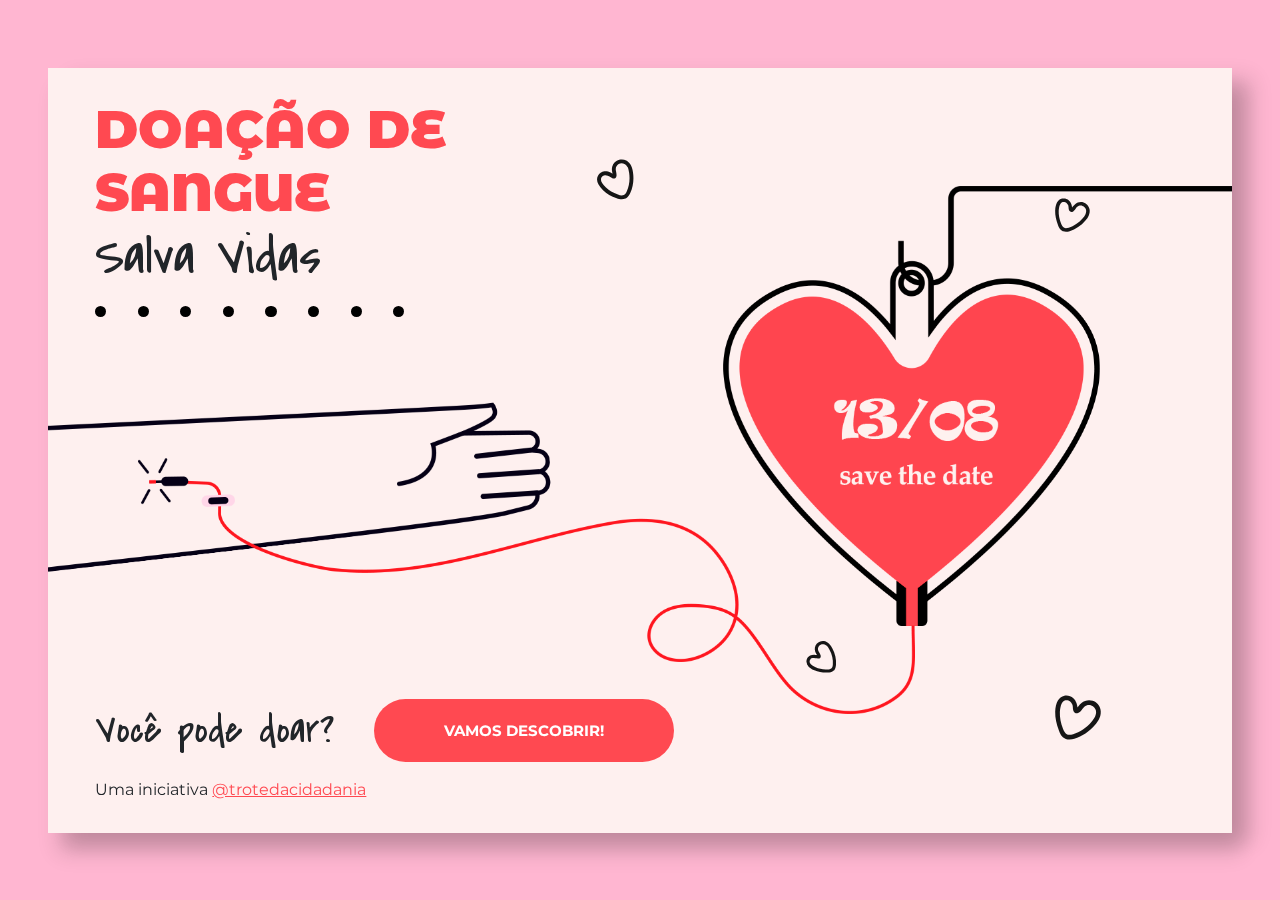
==== index.html @ 87399ff3 "Melhorando textos" ====
<!DOCTYPE html>
<html lang="pt-BR">

<head>
    <meta charset="UTF-8">
    <meta name="viewport" content="width=device-width, initial-scale=1.0, maximum-scale=1.0">
    <link rel="preconnect" href="https://fonts.googleapis.com">
    <link rel="preconnect" href="https://fonts.gstatic.com" crossorigin>
    <link
        href="https://fonts.googleapis.com/css2?family=Montserrat+Alternates:ital,wght@0,100;0,200;0,300;0,400;0,500;0,600;0,700;0,800;0,900;1,100;1,200;1,300;1,400;1,500;1,600;1,700;1,800;1,900&display=swap"
        rel="stylesheet">
    <link href="https://fonts.googleapis.com/css2?family=Covered+By+Your+Grace&display=swap" rel="stylesheet">
    <link href="https://fonts.googleapis.com/css2?family=Montserrat:ital,wght@0,100..900;1,100..900&display=swap"
        rel="stylesheet">
    <link rel="stylesheet" href="assets/css/bootstrap.min.css">
    <link rel="stylesheet" href="assets/css/select2.min.css">
    <link rel="stylesheet" href="main.css">
    <script src="assets/js/jquery.min.js"></script>
    <script src="assets/js/select2.min.js"></script>
    <script src="main.js"></script>
    <title>Você pode doar?</title>
</head>

<body>
    <main>
        <section id="step_0" class="step step-0 d-flex flex-column align-items-center justify-content-center">
            <div class="step-header w-100 ">
                <h1 class="ff-montserrat-alternates text-xl-start text-center d-block mb-0">DOAÇÃO DE<br>SANGUE</h1>
                <h2 class="ff-covered-grace text-xl-start text-center d-block mb-0">Salva Vidas</h2>
                <div
                    class="line-points d-flex justify-content-xl-start justify-content-center me-xl-auto ms-xl-0 mx-auto">
                    <span></span>
                    <span></span>
                    <span></span>
                    <span></span>
                    <span></span>
                    <span></span>
                    <span></span>
                    <span></span>
                </div>
            </div>
            <div class="step-body w-100">
                <img src="assets/img/save_the_date.png" class="img-fluid w-100 d-xl-block d-none">
                <img src="assets/img/hand_line.png" class="w-100 img-fluid d-xl-none d-block mt-4">
            </div>
            <div class="step-footer w-100 ">
                <div class="d-flex flex-xl-row flex-column align-items-center">
                    <h3 class="fs-1 text-nowrap ff-covered-grace me-xl-4 mb-xl-0 mb-3">Você pode doar?</h3>
                    <button type="button"
                        class="btn btn-red btn-step btn-next-step fw-bolder w-100 mx-w-300 ms-xl-3">Vamos
                        descobrir!</button>
                </div>
                <p class="fs-6 mx-auto text-xl-start text-center mb-0 mt-3">Uma iniciativa <a
                        href="https://www.instagram.com/trotedacidadania/">@trotedacidadania</a></p>
            </div>
            <svg xmlns="http://www.w3.org/2000/svg" class="heart heart-1 d-xl-block d-none" viewbox="0 0 90 90"
                xmlns:xlink="http://www.w3.org/1999/xlink">
                <path fill-rule="evenodd" fill="rgb(22, 22, 22)"
                    d="M20.862,85.128 C20.557,85.14 20.255,84.892 19.957,84.761 C12.914,81.658 9.365,74.606 7.58,68.813 C2.88,56.314 0.161,44.66 0.370,32.405 C1.190,14.444 7.130,4.22 18.20,1.433 C24.191,0.45 30.937,1.719 35.597,6.20 C38.254,8.465 40.237,11.612 41.657,15.636 C41.656,15.639 41.662,15.641 41.661,15.644 C42.674,18.527 43.269,21.500 43.689,24.211 C44.317,23.461 44.926,22.677 45.555,21.877 C47.174,19.794 48.852,17.639 51.45,15.746 C57.22,10.596 65.716,8.876 73.184,11.364 C80.728,13.853 86.572,20.445 88.267,28.149 C89.412,33.382 88.750,39.141 86.356,44.799 C84.36,50.293 80.402,54.870 77.877,57.837 C66.619,71.42 52.668,80.346 37.531,84.745 C33.187,86.1 26.833,87.361 20.862,85.128 ZM26.118,10.718 C24.205,10.2 22.71,9.829 20.106,10.302 C13.559,11.856 10.78,19.219 9.459,32.806 C8.979,43.162 11.17,54.136 15.505,65.421 C17.169,69.605 19.603,74.639 23.629,76.411 C26.294,77.585 29.930,77.458 35.23,75.988 C48.247,72.145 61.17,63.600 70.964,51.923 C74.361,47.942 76.590,44.551 77.986,41.257 C79.139,38.528 80.316,34.386 79.382,30.123 C78.385,25.557 74.832,21.524 70.302,20.17 C65.869,18.539 60.511,19.601 56.967,22.655 C55.458,23.954 54.129,25.663 52.720,27.472 C51.98,29.562 49.411,31.724 47.204,33.621 C46.618,34.122 45.274,35.267 43.305,35.560 C40.611,35.988 37.777,34.545 36.291,31.980 C35.334,30.313 35.120,28.655 34.960,27.444 C34.595,24.718 34.81,21.531 33.83,18.692 L33.83,18.692 C32.168,16.103 30.976,14.155 29.438,12.740 C28.484,11.860 27.344,11.176 26.118,10.718 ZM44.193,27.458 L44.249,27.479 L44.193,27.458 Z" />
            </svg>
            <svg xmlns="http://www.w3.org/2000/svg" class="heart heart-2 d-xl-block d-none" viewbox="0 0 110 110"
                xmlns:xlink="http://www.w3.org/1999/xlink">
                <path fill-rule="evenodd" fill="rgb(22, 22, 22)"
                    d="M73.380,100.90 C73.68,100.259 72.752,100.421 72.431,100.573 C64.851,104.152 56.516,102.37 50.102,99.799 C36.272,94.964 24.589,88.72 15.375,79.309 C1.184,65.811 -3.148,53.485 2.496,42.677 C5.684,36.544 11.953,32.255 18.818,31.491 C22.726,31.51 26.731,31.667 31.55,33.370 C31.57,33.373 31.63,33.370 31.64,33.373 C34.159,34.598 37.30,36.231 39.561,37.821 C39.392,36.768 39.182,35.708 38.972,34.619 C38.415,31.801 37.839,28.882 37.848,25.726 C37.878,17.133 42.669,8.751 50.49,4.384 C57.482,0.44 67.77,0.147 74.625,3.958 C79.748,6.752 84.13,11.408 86.959,17.417 C89.822,23.248 90.994,29.505 91.631,33.700 C94.458,52.390 92.153,70.510 84.964,86.103 C82.897,90.574 79.480,96.772 73.380,100.90 ZM15.916,42.643 C13.961,43.706 12.295,45.338 11.281,47.293 C7.886,53.788 11.458,61.908 22.194,72.118 C30.371,79.906 40.854,86.63 53.342,90.428 C57.973,92.46 63.852,93.638 68.184,91.590 C71.52,90.236 73.544,87.154 75.971,81.914 C82.249,68.292 84.336,51.686 81.831,35.166 C80.981,29.529 79.782,25.274 78.69,21.774 C76.648,18.877 74.80,14.952 69.906,12.676 C65.438,10.237 59.583,10.282 55.109,12.932 C50.729,15.525 47.777,20.690 47.760,25.786 C47.751,27.956 48.208,30.268 48.691,32.719 C49.252,35.546 49.826,38.477 49.811,41.647 C49.805,42.486 49.787,44.410 48.624,46.239 C47.52,48.761 43.842,50.62 40.669,49.454 C38.616,49.50 37.99,48.43 35.989,47.310 C33.486,45.665 30.496,43.812 27.448,42.607 L27.448,42.607 C24.664,41.511 22.211,41.101 19.949,41.356 C18.544,41.512 17.168,41.962 15.916,42.643 ZM42.592,39.724 L42.649,39.693 L42.592,39.724 Z" />
            </svg>
            <svg xmlns="http://www.w3.org/2000/svg" class="heart heart-3 d-xl-block d-none" viewbox="0 0 90 90"
                xmlns:xlink="http://www.w3.org/1999/xlink">
                <path fill-rule="evenodd" fill="rgb(22, 22, 22)"
                    d="M20.862,85.128 C20.557,85.14 20.255,84.892 19.957,84.761 C12.914,81.658 9.365,74.606 7.58,68.813 C2.88,56.314 0.161,44.66 0.370,32.405 C1.190,14.444 7.130,4.22 18.20,1.433 C24.191,0.45 30.937,1.719 35.597,6.20 C38.254,8.465 40.237,11.612 41.657,15.636 C41.656,15.639 41.662,15.641 41.661,15.644 C42.674,18.527 43.269,21.500 43.689,24.211 C44.317,23.461 44.926,22.677 45.555,21.877 C47.174,19.794 48.852,17.639 51.45,15.746 C57.22,10.596 65.716,8.876 73.184,11.364 C80.728,13.853 86.572,20.445 88.267,28.149 C89.412,33.382 88.750,39.141 86.356,44.799 C84.36,50.293 80.402,54.870 77.877,57.837 C66.619,71.42 52.668,80.346 37.531,84.745 C33.187,86.1 26.833,87.361 20.862,85.128 ZM26.118,10.718 C24.205,10.2 22.71,9.829 20.106,10.302 C13.559,11.856 10.78,19.219 9.459,32.806 C8.979,43.162 11.17,54.136 15.505,65.421 C17.169,69.605 19.603,74.639 23.629,76.411 C26.294,77.585 29.930,77.458 35.23,75.988 C48.247,72.145 61.17,63.600 70.964,51.923 C74.361,47.942 76.590,44.551 77.986,41.257 C79.139,38.528 80.316,34.386 79.382,30.123 C78.385,25.557 74.832,21.524 70.302,20.17 C65.869,18.539 60.511,19.601 56.967,22.655 C55.458,23.954 54.129,25.663 52.720,27.472 C51.98,29.562 49.411,31.724 47.204,33.621 C46.618,34.122 45.274,35.267 43.305,35.560 C40.611,35.988 37.777,34.545 36.291,31.980 C35.334,30.313 35.120,28.655 34.960,27.444 C34.595,24.718 34.81,21.531 33.83,18.692 L33.83,18.692 C32.168,16.103 30.976,14.155 29.438,12.740 C28.484,11.860 27.344,11.176 26.118,10.718 ZM44.193,27.458 L44.249,27.479 L44.193,27.458 Z" />
            </svg>
            <svg xmlns="http://www.w3.org/2000/svg" class="heart heart-4 d-xl-block d-none" viewbox="0 0 110 110"
                xmlns:xlink="http://www.w3.org/1999/xlink">
                <path fill-rule="evenodd" fill="rgb(22, 22, 22)"
                    d="M73.380,100.90 C73.68,100.259 72.752,100.421 72.431,100.573 C64.851,104.152 56.516,102.37 50.102,99.799 C36.272,94.964 24.589,88.72 15.375,79.309 C1.184,65.811 -3.148,53.485 2.496,42.677 C5.684,36.544 11.953,32.255 18.818,31.491 C22.726,31.51 26.731,31.667 31.55,33.370 C31.57,33.373 31.63,33.370 31.64,33.373 C34.159,34.598 37.30,36.231 39.561,37.821 C39.392,36.768 39.182,35.708 38.972,34.619 C38.415,31.801 37.839,28.882 37.848,25.726 C37.878,17.133 42.669,8.751 50.49,4.384 C57.482,0.44 67.77,0.147 74.625,3.958 C79.748,6.752 84.13,11.408 86.959,17.417 C89.822,23.248 90.994,29.505 91.631,33.700 C94.458,52.390 92.153,70.510 84.964,86.103 C82.897,90.574 79.480,96.772 73.380,100.90 ZM15.916,42.643 C13.961,43.706 12.295,45.338 11.281,47.293 C7.886,53.788 11.458,61.908 22.194,72.118 C30.371,79.906 40.854,86.63 53.342,90.428 C57.973,92.46 63.852,93.638 68.184,91.590 C71.52,90.236 73.544,87.154 75.971,81.914 C82.249,68.292 84.336,51.686 81.831,35.166 C80.981,29.529 79.782,25.274 78.69,21.774 C76.648,18.877 74.80,14.952 69.906,12.676 C65.438,10.237 59.583,10.282 55.109,12.932 C50.729,15.525 47.777,20.690 47.760,25.786 C47.751,27.956 48.208,30.268 48.691,32.719 C49.252,35.546 49.826,38.477 49.811,41.647 C49.805,42.486 49.787,44.410 48.624,46.239 C47.52,48.761 43.842,50.62 40.669,49.454 C38.616,49.50 37.99,48.43 35.989,47.310 C33.486,45.665 30.496,43.812 27.448,42.607 L27.448,42.607 C24.664,41.511 22.211,41.101 19.949,41.356 C18.544,41.512 17.168,41.962 15.916,42.643 ZM42.592,39.724 L42.649,39.693 L42.592,39.724 Z" />
            </svg>
        </section>
        <section id="step_1"
            class="step step-1 d-flex d-none flex-column align-items-center justify-content-center overflow-hidden">
            <div class="container px-1 mx-0 my-auto">
                <h1 class="step-title ff-montserrat-alternates text-center d-block mb-4 px-4 mx-auto">VOCÊ PODE DOAR?
                </h1>
                <div class="line-points d-flex justify-content-center mx-auto mb-xl-5 mb-4">
                    <span></span>
                    <span></span>
                    <span></span>
                    <span></span>
                    <span></span>
                    <span></span>
                    <span></span>
                    <span></span>
                </div>
                <p class="text-center px-3 mb-4">O Trote da Cidadania, em parceria com o Hemocentro Unicamp,
                    preparou
                    um questionário rápido
                    para ajudar a orientar você sobre sua disponibilidade para doar sangue.</p>
                <p class="text-center px-3 mb-xl-5 mb-4"><b>Importante:</b> O resultado deste questionário não é
                    definitivo.
                    A
                    decisão final de doar cabe a você e
                    será confirmada com uma avaliação médica no local de doação.</p>
                <button type="button"
                    class="btn btn-red btn-step btn-next-step fw-bolder w-100 mx-w-300 d-block mx-auto">COMEÇAR
                    QUESTIONÁRIO</button>
                <img src="assets/img/heart_line.png"
                    class="img-fluid w-100 d-md-none d-block position-absolute bottom-0 start-0"
                    style="transform: translateY(20%) rotate(-.5deg)">
            </div>
        </section>
        <section id="step_2" class="step step-2 d-flex d-none flex-column align-items-center justify-content-center">
            <div class="container px-0 mx-0 my-auto px-3">
                <h1 class="step-title ff-montserrat-alternates text-center d-block mb-4 mx-auto">QUESTIONÁRIO</h1>

                <div class="line-points d-flex justify-content-center mx-auto mb-xl-5 mb-4">
                    <span></span>
                    <span></span>
                    <span></span>
                    <span></span>
                    <span></span>
                    <span></span>
                    <span></span>
                    <span></span>
                </div>

                <form id="preScreeningForm" submit="return false;">
                    <div class="form-group position-relative mb-4">
                        <p class="form-label  mb-2">Você passou por algum procedimento
                            cirurgico
                            nos últimos 12 meses? <span class="text-red">*</span></label></p>
                        <div class="row">
                            <div class="col-6">
                                <input id="procedimento_cirurgico-yes" type="radio"
                                    class="invisible position-absolute top-0 start-0" name="procedimento_cirurgico">
                                <label for="procedimento_cirurgico-yes"
                                    class="custom-checkable text-center w-100">Sim</label>
                            </div>
                            <div class="col-6">
                                <input id="procedimento_cirurgico-no" type="radio"
                                    class="invisible position-absolute top-0 start-0" name="procedimento_cirurgico"
                                    checked>
                                <label for="procedimento_cirurgico-no"
                                    class="custom-checkable text-center w-100">Não</label>
                            </div>
                        </div>
                    </div>

                    <div class="form-group position-relative mb-4">
                        <p class="form-label  mb-2">Você toma ou já tomou algum
                            anti-hipertensivo
                            ou
                            outros medicamentos
                            cardiológicos? <span class="text-red">*</span></label></p>
                        <div class="row">
                            <div class="col-6">
                                <input id="medicamento_cardiaco-yes" type="radio"
                                    class="invisible position-absolute top-0 start-0" name="medicamento_cardiaco">
                                <label for="medicamento_cardiaco-yes"
                                    class="custom-checkable text-center w-100">Sim</label>
                            </div>
                            <div class="col-6">
                                <input id="medicamento_cardiaco-no" type="radio"
                                    class="invisible position-absolute top-0 start-0" name="medicamento_cardiaco"
                                    checked>
                                <label for="medicamento_cardiaco-no"
                                    class="custom-checkable text-center w-100">Não</label>
                            </div>
                        </div>
                    </div>


                    <div class="form-group position-relative mb-4">
                        <p class="form-label mb-2">Você toma ou já tomou algum medicamento
                            psiquiátrico? <span class="text-red">*</span></label></p>
                        <div class="row">
                            <div class="col-6">
                                <input id="medicamento_psiquiatrico-yes" type="radio"
                                    class="invisible position-absolute top-0 start-0" name="medicamento_psiquiatrico">
                                <label for="medicamento_psiquiatrico-yes"
                                    class="custom-checkable text-center w-100">Sim</label>
                            </div>
                            <div class="col-6">
                                <input id="medicamento_psiquiatrico-no" type="radio"
                                    class="invisible position-absolute top-0 start-0" name="medicamento_psiquiatrico"
                                    checked>
                                <label for="medicamento_psiquiatrico-no"
                                    class="custom-checkable text-center w-100">Não</label>
                            </div>
                        </div>
                    </div>


                    <div class="form-group position-relative mb-4">
                        <p class="form-label mb-2">Você toma ou já tomou algum hormônio ou
                            antimetabólico? <span class="text-red">*</span></label></p>
                        <div class="row">
                            <div class="col-6">
                                <input id="hormonio_antimetabolico-yes" type="radio"
                                    class="invisible position-absolute top-0 start-0" name="hormonio_antimetabolico">
                                <label for="hormonio_antimetabolico-yes"
                                    class="custom-checkable text-center w-100">Sim</label>
                            </div>
                            <div class="col-6">
                                <input id="hormonio_antimetabolico-no" type="radio"
                                    class="invisible position-absolute top-0 start-0" name="hormonio_antimetabolico"
                                    checked>
                                <label for="hormonio_antimetabolico-no"
                                    class="custom-checkable text-center w-100">Não</label>
                            </div>
                        </div>
                    </div>


                    <div class="form-group position-relative mb-4">
                        <p class="form-label mb-2">Você toma ou já tomou algum medicamento
                            teratogênico? <span class="text-red">*</span></label></p>
                        <div class="row">
                            <div class="col-6">
                                <input id="medicamento_teratogenico-yes" type="radio"
                                    class="invisible position-absolute top-0 start-0" name="medicamento_teratogenico">
                                <label for="medicamento_teratogenico-yes"
                                    class="custom-checkable text-center w-100">Sim</label>
                            </div>
                            <div class="col-6">
                                <input id="medicamento_teratogenico-no" type="radio"
                                    class="invisible position-absolute top-0 start-0" name="medicamento_teratogenico"
                                    checked>
                                <label for="medicamento_teratogenico-no"
                                    class="custom-checkable text-center w-100">Não</label>
                            </div>
                        </div>
                    </div>


                    <div class="form-group position-relative mb-4">
                        <p class="form-label mb-2">Você tomou alguma vacina nas últimas 4 semanas? <span
                                class="text-red">*</span></label></p>
                        <div class="row">
                            <div class="col-6">
                                <input id="vacina-yes" type="radio" class="invisible position-absolute top-0 start-0"
                                    name="vacina">
                                <label for="vacina-yes" class="custom-checkable text-center w-100">Sim</label>
                            </div>
                            <div class="col-6">
                                <input id="vacina-no" type="radio" class="invisible position-absolute top-0 start-0"
                                    name="vacina" checked>
                                <label for="vacina-no" class="custom-checkable text-center w-100">Não</label>
                            </div>
                        </div>
                    </div>

                </form>

                <form id="othersForm" submit="return false;">
                    <div class="form-group position-relative mb-4">
                        <p class="form-label mb-2">Você tem um diagnóstico de anemia ou apresenta sintomas sugestivos?
                            <span class="text-red">*</span></label>
                        </p>
                        <div class="row">
                            <div class="col-6">
                                <input id="anemia-yes" type="radio" class="invisible position-absolute top-0 start-0"
                                    name="anemia">
                                <label for="anemia-yes" class="custom-checkable text-center w-100">Sim</label>
                            </div>
                            <div class="col-6">
                                <input id="anemia-no" type="radio" class="invisible position-absolute top-0 start-0"
                                    name="anemia" checked>
                                <label for="anemia-no" class="custom-checkable text-center w-100">Não</label>
                            </div>
                        </div>
                    </div>

                    <div class="form-group position-relative mb-4">
                        <p class="form-label mb-2">Você apresenta sintomas sugestivos de COVID-19 ou teve contato íntimo
                            com indivíduos diagnosticados? <span class="text-red">*</span></label></p>
                        <div class="row">
                            <div class="col-6">
                                <input id="covid_19-yes" type="radio" class="invisible position-absolute top-0 start-0"
                                    name="covid_19-sintomas_contato">
                                <label for="covid_19-yes" class="custom-checkable text-center w-100">Sim</label>
                            </div>
                            <div class="col-6">
                                <input id="covid_19-no" type="radio" class="invisible position-absolute top-0 start-0"
                                    name="covid_19-sintomas_contato" checked>
                                <label for="covid_19-no" class="custom-checkable text-center w-100">Não</label>
                            </div>
                        </div>
                    </div>


                    <div class="form-group position-relative mb-4">
                        <p class="form-label mb-2">Você tem pelo menos 50kg (considerando o peso com
                            desconto das
                            vestimentas)? <span class="text-red">*</span></label></p>
                        <div class="row">
                            <div class="col-6">
                                <input id="peso_minimo-yes" type="radio"
                                    class="invisible position-absolute top-0 start-0" name="peso_minimo" checked>
                                <label for="peso_minimo-yes" class="custom-checkable text-center w-100">Sim</label>
                            </div>
                            <div class="col-6">
                                <input id="peso_minimo-no" type="radio"
                                    class="invisible position-absolute top-0 start-0" name="peso_minimo">
                                <label for="peso_minimo-no" class="custom-checkable text-center w-100">Não</label>
                            </div>
                        </div>
                    </div>

                    <div class="form-group mb-4">
                        <label class="form-label">Selecione quaisquer uma das seguintes regiões em que você já esteve:
                            <span class="text-red"></span></label>
                        <div class="d-flex align-items-center mb-3">
                            <input type="checkbox" id="viagens-regiao_endemica_malaria"
                                name="viagens-regiao_endemica_malaria" class="me-3">
                            <label for="viagens-regiao_endemica_malaria" class="custom-checkbox me-3"></label>
                            <label for="viagens-regiao_endemica_malaria">Região endêmica de malária</label>
                        </div>
                        <div class="d-flex align-items-center mb-3">
                            <input type="checkbox" id="viagens-iraque" name="viagens-iraque">
                            <label for="viagens-iraque" class="custom-checkbox me-3"></label>
                            <label for="viagens-iraque">Iraque</label>
                        </div>
                        <div class="d-flex align-items-center mb-3">
                            <input type="checkbox" id="viagens-reino_unido_irlanda_1980_1996"
                                name="viagens-reino_unido_irlanda_1980_1996">
                            <label for="viagens-reino_unido_irlanda_1980_1996" class="custom-checkbox me-3"></label>
                            <label for="viagens-reino_unido_irlanda_1980_1996">Reino Unido ou Irlanda (entre
                                1980-1996
                                por 3
                                meses ou mais)</label>
                        </div>
                        <div class="d-flex align-items-center mb-3">
                            <div class="d-flex align-items-start">
                                <input type="checkbox" id="viagens-europa_1980_atual" name="viagens-europa_1980_atual">
                                <label for="viagens-europa_1980_atual" class="custom-checkbox me-3"></label>
                                <label for="viagens-europa_1980_atual">Europa (permaneceu por 5 anos ou mais após 1980
                                    até os
                                    dias
                                    atuais)</label>
                            </div>
                        </div>
                    </div>

                    <div class="form-group mb-4">
                        <label for="partos" class="form-label">Selecione quaisquer tipos de trabalho de
                            parto ou procedimentos relacionados aos seus partos anteriores:</label>
                        <div class="d-flex align-items-center mb-3">
                            <input type="checkbox" id="partos-parto_normal" name="partos-parto_normal" class="me-3">
                            <label for="partos-parto_normal" class="custom-checkbox me-3"></label>
                            <label for="partos-parto_normal">Parto normal</label>
                        </div>
                        <div class="d-flex align-items-center mb-3">
                            <input type="checkbox" id="partos-cesariana" name="partos-cesariana" class="me-3">
                            <label for="partos-cesariana" class="custom-checkbox me-3"></label>
                            <label for="partos-cesariana">Cesárea</label>
                        </div>
                        <div class="d-flex align-items-center mb-3">
                            <input type="checkbox" id="partos-abortamento" name="partos-abortamento" class="me-3">
                            <label for="partos-abortamento" class="custom-checkbox me-3"></label>
                            <label for="partos-abortamento">Abortamento</label>
                        </div>
                        <!-- <div class="d-flex align-items-center mb-3">
                            <input type="checkbox" id="partos-amamentacao" name="partos-amamentacao" class="me-3">
                            <label for="partos-amamentacao" class="custom-checkbox me-3"></label>
                            <label for="partos-amamentacao">Amamentação</label>
                        </div> -->
                    </div>

                    <div class="form-group mb-4">
                        <label for="comportamento_sexual" class="form-label">Selecione quaisquer
                            categorias de comportamento
                            sexual que você se encaixe: </label>
                        <div class="d-flex align-items-center mb-3">
                            <input type="checkbox" id="comportamento_sexual-novo_parceiro"
                                name="comportamento_sexual-novo_parceiro" class="me-3">
                            <label for="comportamento_sexual-novo_parceiro" class="custom-checkbox me-3"></label>
                            <label for="comportamento_sexual-novo_parceiro">Início de relação sexual com NOVO(a)
                                parceiro(a) nos últimos 6 meses</label>
                        </div>
                        <div class="d-flex align-items-center mb-3">
                            <input type="checkbox" id="comportamento_sexual-sexo_por_dinheiro_drogas"
                                name="comportamento_sexual-sexo_por_dinheiro_drogas" class="me-3">
                            <label for="comportamento_sexual-sexo_por_dinheiro_drogas"
                                class="custom-checkbox me-3"></label>
                            <label for="comportamento_sexual-sexo_por_dinheiro_drogas">Sexo em troca de dinheiro ou
                                drogas</label>
                        </div>
                        <div class="d-flex align-items-center mb-3">
                            <input type="checkbox" id="comportamento_sexual-violencia_sexual"
                                name="comportamento_sexual-violencia_sexual" class="me-3">
                            <label for="comportamento_sexual-violencia_sexual" class="custom-checkbox me-3"></label>
                            <label for="comportamento_sexual-violencia_sexual">Vítima de violência sexual</label>
                        </div>
                        <div class="d-flex align-items-center mb-3">
                            <input type="checkbox" id="comportamento_sexual-relacao_com_infeccao_sexual"
                                name="comportamento_sexual-relacao_com_infeccao_sexual" class="me-3">
                            <label for="comportamento_sexual-relacao_com_infeccao_sexual"
                                class="custom-checkbox me-3"></label>
                            <label for="comportamento_sexual-relacao_com_infeccao_sexual">Relação com pessoa portadora
                                de infecção
                                sexualmente
                                transmissível</label>
                        </div>
                        <div class="d-flex align-items-center mb-3">
                            <input type="checkbox" id="comportamento_sexual-historia_encarceramento"
                                name="comportamento_sexual-historia_encarceramento" class="me-3">
                            <label for="comportamento_sexual-historia_encarceramento"
                                class="custom-checkbox me-3"></label>
                            <label for="comportamento_sexual-historia_encarceramento">Histórico de encarceramento ou
                                confinamento
                                obrigatório
                                não domiciliar</label>
                        </div>
                        <div class="d-flex align-items-center mb-3">
                            <input type="checkbox" id="comportamento_sexual-terapia_renal_transfusao"
                                name="comportamento_sexual-terapia_renal_transfusao" class="me-3">
                            <label for="comportamento_sexual-terapia_renal_transfusao"
                                class="custom-checkbox me-3"></label>
                            <label for="comportamento_sexual-terapia_renal_transfusao">Parceiro de paciente em programa
                                de terapia
                                renal
                                substitutiva ou com histórico de transfusão</label>
                        </div>
                    </div>

                    <div class="form-group mb-4">
                        <label for="drogas_ilicitas" class="form-label">Selecione quaisquer
                            drogas
                            ilícitas que você já tenha utilizado:</label>
                        <div class="d-flex align-items-center mb-3">
                            <input type="checkbox" id="drogas_ilicitas-maconha" name="drogas_ilicitas-maconha"
                                class="me-3">
                            <label for="drogas_ilicitas-maconha" class="custom-checkbox me-3"></label>
                            <label for="drogas_ilicitas-maconha">Maconha</label>
                        </div>
                        <div class="d-flex align-items-center mb-3">
                            <input type="checkbox" id="drogas_ilicitas-lanca_perfume"
                                name="drogas_ilicitas-lanca_perfume" class="me-3">
                            <label for="drogas_ilicitas-lanca_perfume" class="custom-checkbox me-3"></label>
                            <label for="drogas_ilicitas-lanca_perfume">Lança Perfume</label>
                        </div>
                        <div class="d-flex align-items-center mb-3">
                            <input type="checkbox" id="drogas_ilicitas-crack_cocaina"
                                name="drogas_ilicitas-crack_cocaina" class="me-3">
                            <label for="drogas_ilicitas-crack_cocaina" class="custom-checkbox me-3"></label>
                            <label for="drogas_ilicitas-crack_cocaina">Crack ou cocaína por via nasal</label>
                        </div>
                        <div class="d-flex align-items-center mb-3">
                            <input type="checkbox" id="drogas_ilicitas-lsd_md" name="drogas_ilicitas-lsd_md"
                                class="me-3">
                            <label for="drogas_ilicitas-lsd_md" class="custom-checkbox me-3"></label>
                            <label for="drogas_ilicitas-lsd_md">LSD, MD ou outra droga sintética</label>
                        </div>
                        <div class="d-flex align-items-center mb-3">
                            <input type="checkbox" id="drogas_ilicitas-ayahuasca_cogumelo"
                                name="drogas_ilicitas-ayahuasca_cogumelo" class="me-3">
                            <label for="drogas_ilicitas-ayahuasca_cogumelo" class="custom-checkbox me-3"></label>
                            <label for="drogas_ilicitas-ayahuasca_cogumelo">Chá de ayahuasca, cogumelo ou outros
                                alucinógenos</label>
                        </div>
                        <div class="d-flex align-items-center mb-3">
                            <input type="checkbox" id="drogas_ilicitas-drogas_injetaveis"
                                name="drogas_ilicitas-drogas_injetaveis" class="me-3">
                            <label for="drogas_ilicitas-drogas_injetaveis" class="custom-checkbox me-3"></label>
                            <label for="drogas_ilicitas-drogas_injetaveis">Drogas injetáveis</label>
                        </div>
                    </div>
                </form>


                <button onclick="buildScreeningStep();" type="button"
                    class="btn btn-red btn-step btn-next-step fw-bolder w-100 mx-w-300 d-block mx-auto mt-5">CONTINUAR</button>
            </div>
        </section>

        <section id="step_3" class="step step-3 d-flex d-none flex-column align-items-center justify-content-center">
            <div class="container px-0 mx-0 my-auto px-3">
                <h1 class="step-title ff-montserrat-alternates text-center d-block mb-4 mx-auto">QUESTIONÁRIO
                </h1>

                <div class="line-points d-flex justify-content-center mx-auto mb-xl-5 mb-4">
                    <span></span>
                    <span></span>
                    <span></span>
                    <span></span>
                    <span></span>
                    <span></span>
                    <span></span>
                    <span></span>
                </div>
                <form id="screeningForm" onsubmit="return false;"></form>

                <button onclick="getScreeningOrientations();" type="button"
                    class="btn btn-red btn-step btn-next-step fw-bolder w-100 mx-w-300 d-block mx-auto mt-5">CONCLUIR</button>
            </div>
        </section>

        <section id="step_4" class="step step-4 d-flex d-none flex-column align-items-center justify-content-center">
            <div class="container px-0 mx-0 my-auto px-2">
                <h1 class="step-title ff-montserrat-alternates text-center d-block mb-4 px-4 mx-auto">ORIENTAÇÕES
                </h1>

                <div class="line-points d-flex justify-content-center mx-auto mb-xl-5 mb-4 position-relative"
                    style="z-index: 1;">
                    <span></span>
                    <span></span>
                    <span></span>
                    <span></span>
                    <span></span>
                    <span></span>
                    <span></span>
                    <span></span>
                </div>

                <div id="orientations">

                </div>
            </div>

            <img src="assets/img/hands_blood_line.png" class="hands-blood-line d-none position-absolute bottom-0"
                style="width:450px; max-width: 90%; z-index: -1;">
        </section>
    </main>
</body>

</html>
---- main.css ----
:root {
    --bg-pink: #FFB6D1;
    --bg-light-pink: #FEF0EF;
    --red-color: #ff4951;
}

*,
*::before,
*::after {
    box-sizing: border-box;
    margin: 0;
    padding: 0;
}

body,
html {
    width: 100%;
    min-height: 100vh;
    min-height: 100dvh;
}

body {
    font-family: 'Montserrat', sans-serif;
    line-height: 1.5;
    padding: 1rem 0;
    display: flex;
    justify-content: center;
    align-items: center;
    background-color: var(--bg-pink);
}

span,
label {
    font-size: calc(.8rem + .3vw);
}

p {
    font-size: calc(.925rem + .25vw);
}

.form-label {
    font-size: calc(.85rem + .2vw);
}

.transfusion-blood {
    position: absolute;
    top: 50%;
    right: 0;
    transform: translateY(-50%);
    max-width: 50%;
}

h1,
h2,
h3,
h4,
h5,
h6 {
    font-weight: 400;
}

a,
a:visited,
a:link,
.text-link {
    color: var(--red-color) !important;
    text-decoration: underline;
}

.step {
    width: 1440px;
    max-width: 92.5vw;
    min-height: max(650px, 85vh);
    background-color: var(--bg-light-pink);
    box-shadow: rgba(0, 0, 0, 0.14) 10px 20px 20px, rgba(0, 0, 0, 0.14) 20px 10px 20px;
    transition: transform 1s;
    backface-visibility: hidden;
    transform-origin: center;
    perspective: 1000px;
    padding: 3rem 0;
}

.step-0 {
    animation: unset;
}

.step-0 h1 {
    color: var(--red-color);
    font-size: calc(2rem + 1.6vw);
    font-weight: 900;
}

.step-0 h2 {
    font-size: calc(2rem + 1.8vw);
}

.line-points {
    max-width: 450px;
    margin: 1rem 0;
}

.line-points span {
    width: calc(.45rem + .3vw);
    height: calc(.45rem + .3vw);
    background-color: #000;
    border-radius: 50%;
}

.line-points span+span {
    margin-left: 7%;
}

.ff-montserrat-alternates {
    font-family: "Montserrat Alternates", sans-serif;
}

.ff-covered-grace {
    font-family: "Covered By Your Grace", sans-serif;
}

.btn,
.btn:link,
.btn:visited {
    text-transform: uppercase;
    text-decoration: none;
    padding: 1.2rem 2rem;
    border-radius: 10rem;
    transition: all 0.2s;
    display: inline-block;
    position: relative;
    font-size: calc(.8rem + .2vw) !important;
}

.btn:hover,
.btn:focus {
    transform: translateY(-3px);
    box-shadow: 0 1rem 2rem rgba(0, 0, 0, 0.1) !important;
}

.btn:hover::after {
    transform: scaleX(1.2) scaleY(1.3);
    opacity: 0;
}

.btn:active {
    transform: translateY(-1px);
    box-shadow: 0 0.5rem 1rem rgba(0, 0, 0, 0.1);
}

.btn-red {
    background-color: var(--red-color);
    color: #fff !important;
}

.btn-red::after {
    background-color: var(--red-color);
}

.btn::after {
    content: "";
    position: absolute;
    top: 0;
    left: 0;
    width: 100%;
    height: 100%;
    border-radius: 10rem;
    transition: all 0.4s;
    z-index: -1;
}

.btn-text:active {
    box-shadow: 0 1rem 2rem rgba(0, 0, 0, 0.15);
    transform: translateY(0);
}

.text-red {
    color: var(--red-color);
}

.mx-w-300 {
    max-width: 300px;
}

.step-animation {
    animation: step-in .7s ease both;
}

.step-title {
    font-size: calc(1.8rem + 1vw);
}

.heart {
    position: absolute;
    z-index: 0;
}

.heart-1 {
    top: 82%;
    right: 11%;
    width: 2.9rem;
    height: 2.9rem;
}

.heart-2 {
    top: 12%;
    right: 50%;
    width: 2.7rem;
    height: 2.7rem;
}

.heart-3 {
    top: 17%;
    right: 12%;
    width: 2.2rem;
    height: 2.2rem;
}

.heart-4 {
    top: 75%;
    right: 33%;
    width: 2.2rem;
    height: 2.2rem;
    transform: rotate(-20deg);
}

.container {
    width: 800px;
    max-width: 90vw;
}

.step-title {
    font-size: calc(2rem + .5vw);
    color: var(--red-color);
    font-weight: 900;
}

.form-label {
    font-weight: 500;
}

.form-control {
    min-height: 3.5rem;
    padding: 0 1.5rem;
}

.custom-checkable {
    background-color: #fff;
    padding: 1rem 2rem;
    border: 1px solid #dcdcdc;
    border-radius: .5rem;
    transition: all .2s ease;
    font-weight: 600;
    cursor: pointer;
}

input:checked+.custom-checkable {
    background-color: var(--red-color);
    color: #fff;
}

.custom-checkbox {
    background-color: transparent;
    border: 0.02rem solid rgb(0, 0, 0);
    width: 1.8rem !important;
    height: 1.8rem !important;
    min-width: 1.8rem;
    min-height: 1.8rem;
    position: relative;
    padding: 0;
    transition: all .15s ease;
    cursor: pointer;
}

input[type="checkbox"] {
    width: 0;
    height: 0;
    position: absolute;
    top: 0;
    left: 0;
    visibility: hidden;
    opacity: 0;
}

input[type="checkbox"]:checked+.custom-checkbox {
    background-color: var(--red-color);
    border-color: var(--red-color);
}

input[type="checkbox"]:checked+.custom-checkbox::after {
    content: '';
    position: absolute;
    top: .1rem;
    left: .55rem;
    width: .7rem;
    height: 1.1rem;
    border: solid #fff;
    border-width: 0 2px 2px 0;
    transform: rotate(45deg);
}

.select2-container--default .select2-selection--multiple .select2-selection__rendered {
    display: flex;
    flex-wrap: wrap;
    align-items: center;
    padding: 0 1rem;
}

.select2-container--default .select2-selection--multiple {
    display: flex;
    align-items: center;
    min-height: 50px;
    padding: .6rem 0;
}

.select2-container--default .select2-selection--multiple .select2-selection__choice {
    background-color: var(--red-color);
    color: #fff;
    font-weight: 600;
    border: unset;
    cursor: default;
    float: left;
    margin: .3rem .7rem .3rem 0;
    padding: .5rem 1rem .5rem 2rem;
    border-radius: 5rem;
    font-size: calc(.7rem + .2vw);
    max-width: 100%;
    white-space: nowrap;
    text-overflow: ellipsis;
    overflow: hidden;
    position: relative;
}

.select2-container--default .select2-selection--multiple .select2-selection__choice__remove {
    color: #fff !important;
    margin-right: .4rem;
    font-size: 1.5rem;
    position: absolute;
    top: 0%;
    left: .7rem;
}

.select2-container .select2-search--inline .select2-search__field {
    margin-top: 0;
}

.select2-container--default .select2-results__option--highlighted[aria-selected] {
    background-color: #606060;
    color: white;
}

.select2-results__message,
.select2-results__option[aria-selected] {
    padding: .7rem 1.2rem;
    font-size: calc(.7rem + .2vw);
}

table {
    border-collapse: collapse;
    max-width: 100%;
    overflow: auto;
}

table tr th,
table tr td {
    font-size: calc(.8rem + .2vw);
    padding: 1rem !important;
}

table thead tr:first-child {
    background-color: #e5e5e5;
}

.table> :not(:last-child)> :last-child>* {
    border-bottom-color: inherit;
}

.you-can-donate-blood h2 {
    font-size: calc(1.2rem + .4vw) !important;
}

.you-can-donate-blood p,
.you-can-donate-blood p span {
    font-size: calc(.9rem + .3vw) !important;
}

@keyframes step-in {
    0% {
        transform: scale(.8);
        opacity: 0;
    }

    50% {
        opacity: 1;
    }

    100% {
        transform: scale(1);
    }
}

@keyframes step-hidden {
    0% {
        opacity: 1;

    }

    100% {
        opacity: 0;
    }
}

@media (max-width: 1199.98px) {
    .select2-container--default .select2-selection--multiple .select2-selection__choice__remove {
        top: -5%;
    }
}

@media (min-width: 1200px) {
    .step-0 .step-header {
        position: absolute;
        top: 4%;
        left: 4%;
    }

    .step-0 .step-footer {
        position: absolute;
        bottom: 4%;
        left: 4%;
    }

    .select2-container--default .select2-selection--multiple {
        min-height: 70px;
    }
}
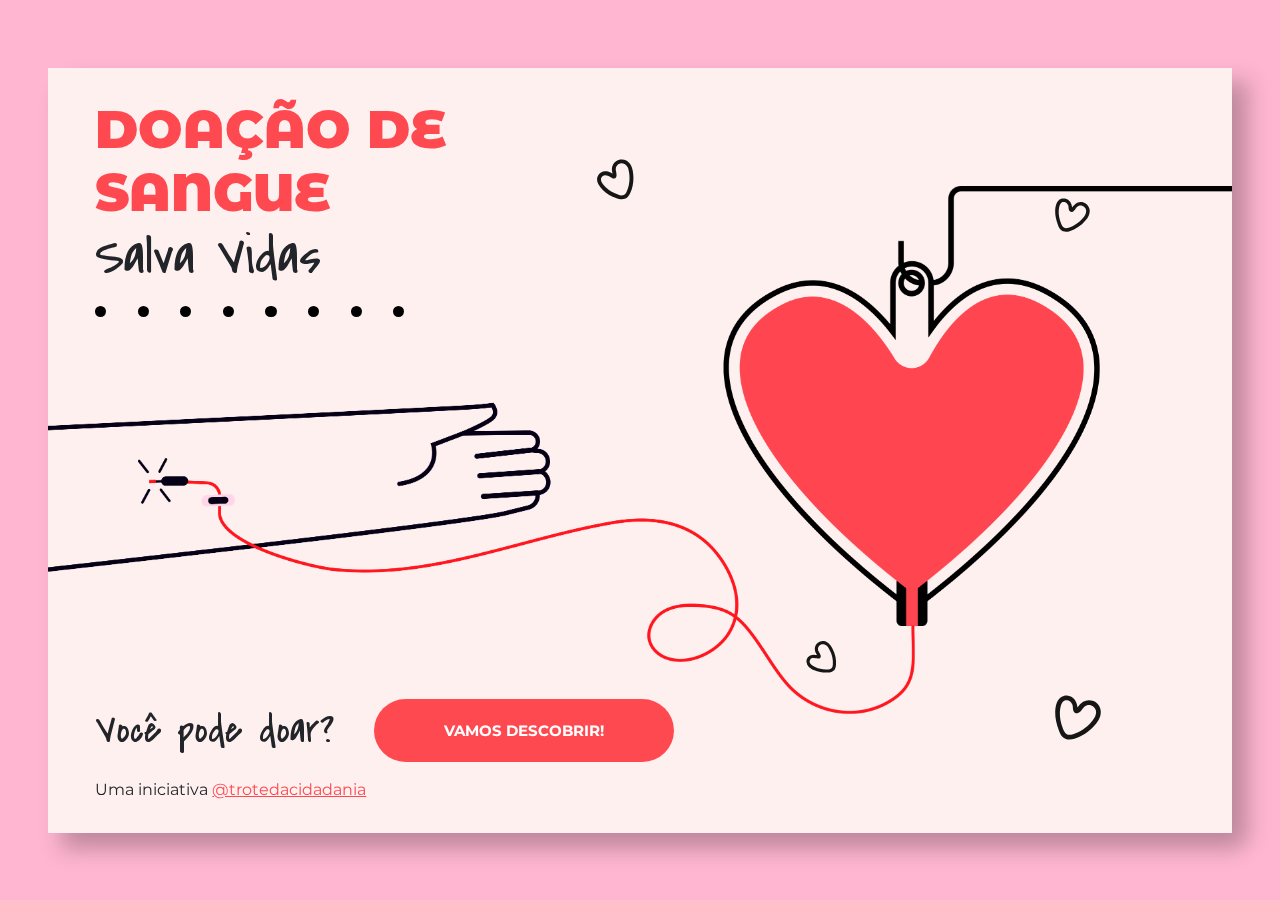
==== commit 8b133679: "Link de grupo do whats" ====
--- a/index.html
+++ b/index.html
@@ -4,6 +4,10 @@
 <head>
     <meta charset="UTF-8">
     <meta name="viewport" content="width=device-width, initial-scale=1.0, maximum-scale=1.0">
+    <meta name="description"
+        content=">O Trote da Cidadania, em parceria com o Hemocentro Unicamp, preparou um questionário rápido para ajudar a orientar você sobre sua disponibilidade para doar sangue.">
+    <meta name="keywords" content="Trote da Cidadania, Doação de Sangue, Homocentro Unicamp">
+    <meta name="robots" content="noindex">
     <link rel="preconnect" href="https://fonts.googleapis.com">
     <link rel="preconnect" href="https://fonts.gstatic.com" crossorigin>
     <link
@@ -16,6 +20,9 @@
     <link rel="stylesheet" href="assets/css/select2.min.css">
     <link rel="stylesheet" href="main.css">
     <script src="assets/js/jquery.min.js"></script>
+    <script src="https://cdn.jsdelivr.net/npm/bootstrap@5.0.2/dist/js/bootstrap.bundle.min.js"
+        integrity="sha384-MrcW6ZMFYlzcLA8Nl+NtUVF0sA7MsXsP1UyJoMp4YLEuNSfAP+JcXn/tWtIaxVXM"
+        crossorigin="anonymous"></script>
     <script src="assets/js/select2.min.js"></script>
     <script src="main.js"></script>
     <title>Você pode doar?</title>
@@ -40,7 +47,7 @@
                 </div>
             </div>
             <div class="step-body w-100">
-                <img src="assets/img/save_the_date.png" class="img-fluid w-100 d-xl-block d-none">
+                <img src="assets/img/hand_heart.png" class="img-fluid w-100 d-xl-block d-none">
                 <img src="assets/img/hand_line.png" class="w-100 img-fluid d-xl-none d-block mt-4">
             </div>
             <div class="step-footer w-100 ">
@@ -210,8 +217,18 @@
 
 
                     <div class="form-group position-relative mb-4">
-                        <p class="form-label mb-2">Você toma ou já tomou algum medicamento
-                            teratogênico? <span class="text-red">*</span></label></p>
+                        <p class="form-label mb-2">Você toma ou já tomou algum medicamento teratogênico?
+
+                            <span class="text-red">*</span></label>
+                            <span class="tooltip-icon" data-bs-toggle="tooltip" data-bs-placement="top"
+                                title="Medicamentos com potenciais efeitos negativos no desenvolvimento fetal.">
+                                <svg xmlns="http://www.w3.org/2000/svg" class="img-fluid" xml:space="preserve"
+                                    viewBox="0 0 12 12">
+                                    <path fill="#313131"
+                                        d="M6 0C2.68628 0 0 2.68628 0 6s2.68628 6 6 6 6-2.68628 6-6-2.68628-6-6-6zm.5 9.5h-1v-1h1v1zm.76514-3.32617C6.7329 6.50683 6.5 6.68457 6.5 7v.5h-1V7c0-.90234.71387-1.34863 1.23486-1.67383C7.2671 4.99317 7.5 4.81543 7.5 4.5c0-.55176-.44873-1-1-1h-1c-.55127 0-1 .44824-1 1V5h-1v-.5c0-1.10254.89697-2 2-2h1c1.10303 0 2 .89746 2 2 0 .90234-.71387 1.34863-1.23486 1.67383z" />
+                                </svg>
+                            </span>
+                        </p>
                         <div class="row">
                             <div class="col-6">
                                 <input id="medicamento_teratogenico-yes" type="radio"
@@ -285,6 +302,23 @@
                         </div>
                     </div>
 
+                    <div class="form-group position-relative mb-4">
+                        <p class="form-label mb-2">Você ingeriu alguma substância alcoólica nas últimas 12 horas? <span
+                                class="text-red">*</span></label></p>
+                        <div class="row">
+                            <div class="col-6">
+                                <input id="alcool_12horas-yes" type="radio"
+                                    class="invisible position-absolute top-0 start-0" name="alcool_12horas">
+                                <label for="alcool_12horas-yes" class="custom-checkable text-center w-100">Sim</label>
+                            </div>
+                            <div class="col-6">
+                                <input id="alcool_12horas-no" type="radio"
+                                    class="invisible position-absolute top-0 start-0" name="alcool_12horas" checked>
+                                <label for="alcool_12horas-no" class="custom-checkable text-center w-100">Não</label>
+                            </div>
+                        </div>
+                    </div>
+
 
                     <div class="form-group position-relative mb-4">
                         <p class="form-label mb-2">Você tem pelo menos 50kg (considerando o peso com
@@ -300,41 +334,6 @@
                                 <input id="peso_minimo-no" type="radio"
                                     class="invisible position-absolute top-0 start-0" name="peso_minimo">
                                 <label for="peso_minimo-no" class="custom-checkable text-center w-100">Não</label>
-                            </div>
-                        </div>
-                    </div>
-
-                    <div class="form-group mb-4">
-                        <label class="form-label">Selecione quaisquer uma das seguintes regiões em que você já esteve:
-                            <span class="text-red"></span></label>
-                        <div class="d-flex align-items-center mb-3">
-                            <input type="checkbox" id="viagens-regiao_endemica_malaria"
-                                name="viagens-regiao_endemica_malaria" class="me-3">
-                            <label for="viagens-regiao_endemica_malaria" class="custom-checkbox me-3"></label>
-                            <label for="viagens-regiao_endemica_malaria">Região endêmica de malária</label>
-                        </div>
-                        <div class="d-flex align-items-center mb-3">
-                            <input type="checkbox" id="viagens-iraque" name="viagens-iraque">
-                            <label for="viagens-iraque" class="custom-checkbox me-3"></label>
-                            <label for="viagens-iraque">Iraque</label>
-                        </div>
-                        <div class="d-flex align-items-center mb-3">
-                            <input type="checkbox" id="viagens-reino_unido_irlanda_1980_1996"
-                                name="viagens-reino_unido_irlanda_1980_1996">
-                            <label for="viagens-reino_unido_irlanda_1980_1996" class="custom-checkbox me-3"></label>
-                            <label for="viagens-reino_unido_irlanda_1980_1996">Reino Unido ou Irlanda (entre
-                                1980-1996
-                                por 3
-                                meses ou mais)</label>
-                        </div>
-                        <div class="d-flex align-items-center mb-3">
-                            <div class="d-flex align-items-start">
-                                <input type="checkbox" id="viagens-europa_1980_atual" name="viagens-europa_1980_atual">
-                                <label for="viagens-europa_1980_atual" class="custom-checkbox me-3"></label>
-                                <label for="viagens-europa_1980_atual">Europa (permaneceu por 5 anos ou mais após 1980
-                                    até os
-                                    dias
-                                    atuais)</label>
                             </div>
                         </div>
                     </div>
@@ -463,6 +462,42 @@
                             <label for="drogas_ilicitas-drogas_injetaveis">Drogas injetáveis</label>
                         </div>
                     </div>
+
+
+                    <div class="form-group mb-4">
+                        <label class="form-label">Selecione quaisquer uma das seguintes regiões em que você já esteve:
+                            <span class="text-red"></span></label>
+                        <div class="d-flex align-items-center mb-3">
+                            <input type="checkbox" id="viagens-regiao_endemica_malaria"
+                                name="viagens-regiao_endemica_malaria" class="me-3">
+                            <label for="viagens-regiao_endemica_malaria" class="custom-checkbox me-3"></label>
+                            <label for="viagens-regiao_endemica_malaria">Região endêmica de malária</label>
+                        </div>
+                        <div class="d-flex align-items-center mb-3">
+                            <input type="checkbox" id="viagens-iraque" name="viagens-iraque">
+                            <label for="viagens-iraque" class="custom-checkbox me-3"></label>
+                            <label for="viagens-iraque">Iraque</label>
+                        </div>
+                        <div class="d-flex align-items-center mb-3">
+                            <input type="checkbox" id="viagens-reino_unido_irlanda_1980_1996"
+                                name="viagens-reino_unido_irlanda_1980_1996">
+                            <label for="viagens-reino_unido_irlanda_1980_1996" class="custom-checkbox me-3"></label>
+                            <label for="viagens-reino_unido_irlanda_1980_1996">Reino Unido ou Irlanda (entre
+                                1980-1996
+                                por 3
+                                meses ou mais)</label>
+                        </div>
+                        <div class="d-flex align-items-center mb-3">
+                            <div class="d-flex align-items-start">
+                                <input type="checkbox" id="viagens-europa_1980_atual" name="viagens-europa_1980_atual">
+                                <label for="viagens-europa_1980_atual" class="custom-checkbox me-3"></label>
+                                <label for="viagens-europa_1980_atual">Europa (permaneceu por 5 anos ou mais após 1980
+                                    até os
+                                    dias
+                                    atuais)</label>
+                            </div>
+                        </div>
+                    </div>
                 </form>
 
 
--- a/main.css
+++ b/main.css
@@ -2,6 +2,7 @@
     --bg-pink: #FFB6D1;
     --bg-light-pink: #FEF0EF;
     --red-color: #ff4951;
+    --second-red-color: #FF3131;
 }
 
 *,
@@ -383,6 +384,12 @@
     font-size: calc(.9rem + .3vw) !important;
 }
 
+.tooltip-icon svg {
+    width: calc(1rem + .3vw);
+    height: calc(1rem + .3vw);
+    cursor: pointer;
+}
+
 @keyframes step-in {
     0% {
         transform: scale(.8);
